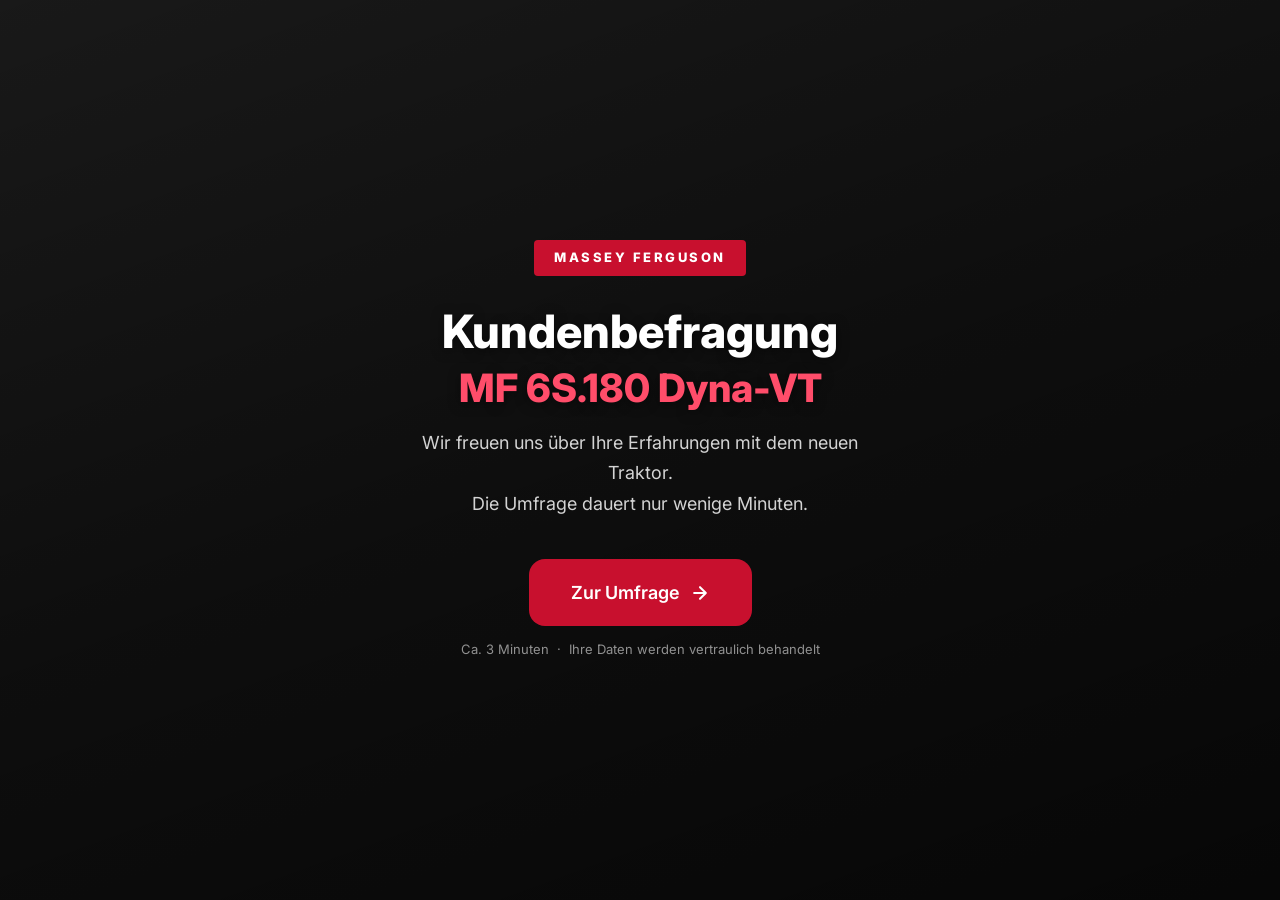
==== index.html @ e077a513 "Initial: MF 6S.180 Umfrage-Website" ====
<!DOCTYPE html>
<html lang="de">
<head>
  <meta charset="UTF-8">
  <meta name="viewport" content="width=device-width, initial-scale=1.0">
  <meta name="description" content="Kundenbefragung Massey Ferguson MF 6S.180 Dyna-VT – Teilen Sie Ihre Erfahrungen.">
  <title>Kundenbefragung – MF 6S.180 Dyna-VT</title>
  <link rel="preconnect" href="https://fonts.googleapis.com">
  <link href="https://fonts.googleapis.com/css2?family=Inter:wght@400;500;600;700;800&display=swap" rel="stylesheet">
  <link rel="stylesheet" href="css/style.css">
</head>
<body class="hero-page">

  <div class="hero">
    <div class="hero-overlay"></div>
    <div class="hero-content">

      <div class="logo-badge">MASSEY FERGUSON</div>

      <h1 class="hero-title">
        Kundenbefragung
        <span class="model-name">MF 6S.180 Dyna-VT</span>
      </h1>

      <p class="hero-subtitle">
        Wir freuen uns über Ihre Erfahrungen mit dem neuen Traktor.<br>
        Die Umfrage dauert nur wenige Minuten.
      </p>

      <a href="survey.html" class="btn btn-primary btn-large">
        <span>Zur Umfrage</span>
        <svg width="20" height="20" viewBox="0 0 24 24" fill="none"
             stroke="currentColor" stroke-width="2.5" stroke-linecap="round" stroke-linejoin="round">
          <path d="M5 12h14M12 5l7 7-7 7"/>
        </svg>
      </a>

      <p class="hero-note">Ca. 3 Minuten &nbsp;·&nbsp; Ihre Daten werden vertraulich behandelt</p>

    </div>
  </div>

</body>
</html>
---- css/style.css ----
/* ============================================
   Massey Ferguson MF 6S.180 – Umfrage Website
   Design System & Styles
   ============================================ */

:root {
  --red:        #C8102E;
  --red-dark:   #9E0B24;
  --red-light:  #E8384F;
  --black:      #1A1A1A;
  --white:      #FFFFFF;
  --gray-50:    #F9F9F9;
  --gray-100:   #F2F2F2;
  --gray-200:   #E5E5E5;
  --gray-300:   #D0D0D0;
  --gray-500:   #737373;
  --gray-700:   #404040;
  --font:       'Inter', -apple-system, BlinkMacSystemFont, 'Segoe UI', sans-serif;
  --radius-sm:  6px;
  --radius:     12px;
  --radius-lg:  16px;
  --shadow-sm:  0 1px 4px rgba(0,0,0,0.08);
  --shadow:     0 4px 16px rgba(0,0,0,0.10);
  --shadow-lg:  0 8px 32px rgba(0,0,0,0.15);
  --ease:       0.2s ease;
  --max-w:      660px;
}

/* --- Reset --- */
*, *::before, *::after { box-sizing: border-box; margin: 0; padding: 0; }
html { font-size: 16px; -webkit-text-size-adjust: 100%; scroll-behavior: smooth; }
body { font-family: var(--font); color: var(--black); background: var(--gray-100); min-height: 100vh; line-height: 1.5; }
img  { max-width: 100%; display: block; }
a    { color: inherit; }

/* ============================================
   HERO / STARTSEITE
   ============================================ */

body.hero-page { background: var(--black); }

.hero {
  position: relative;
  min-height: 100svh;
  min-height: 100vh;
  display: flex;
  align-items: center;
  justify-content: center;
  background: url('../images/hero.jpg') center / cover no-repeat;
  background-color: #2d2d2d;
}

.hero-overlay {
  position: absolute;
  inset: 0;
  background: linear-gradient(
    160deg,
    rgba(0,0,0,0.45) 0%,
    rgba(0,0,0,0.70) 50%,
    rgba(0,0,0,0.85) 100%
  );
}

.hero-content {
  position: relative;
  z-index: 1;
  text-align: center;
  color: var(--white);
  padding: 48px 24px;
  max-width: 640px;
  width: 100%;
}

.logo-badge {
  display: inline-block;
  background: var(--red);
  color: var(--white);
  font-size: 13px;
  font-weight: 800;
  letter-spacing: 2.5px;
  padding: 8px 20px;
  border-radius: 4px;
  margin-bottom: 28px;
}

.hero-title {
  font-size: clamp(26px, 6vw, 46px);
  font-weight: 800;
  line-height: 1.2;
  margin-bottom: 16px;
  text-shadow: 0 2px 12px rgba(0,0,0,0.5);
}

.hero-title .model-name {
  display: block;
  color: #FF4D6A;
  margin-top: 6px;
  font-size: 0.85em;
}

.hero-subtitle {
  font-size: clamp(15px, 3vw, 18px);
  color: rgba(255,255,255,0.82);
  max-width: 480px;
  margin: 0 auto 40px;
  line-height: 1.7;
}

.hero-note {
  margin-top: 14px;
  font-size: 13px;
  color: rgba(255,255,255,0.55);
}

/* ============================================
   BUTTONS
   ============================================ */

.btn {
  display: inline-flex;
  align-items: center;
  justify-content: center;
  gap: 10px;
  padding: 14px 28px;
  border-radius: var(--radius);
  font-family: var(--font);
  font-size: 16px;
  font-weight: 600;
  cursor: pointer;
  border: 2px solid transparent;
  text-decoration: none;
  transition: background var(--ease), transform var(--ease), box-shadow var(--ease);
  white-space: nowrap;
  -webkit-tap-highlight-color: transparent;
}

.btn-primary { background: var(--red); color: var(--white); }
.btn-primary:hover  { background: var(--red-dark); transform: translateY(-2px); box-shadow: var(--shadow); }
.btn-primary:active { transform: translateY(0); }

.btn-outline {
  background: transparent;
  color: var(--black);
  border-color: var(--gray-300);
}
.btn-outline:hover { border-color: var(--red); color: var(--red); background: rgba(200,16,46,0.04); }

.btn-large { padding: 18px 40px; font-size: 18px; border-radius: var(--radius-lg); }
.btn-full  { width: 100%; }

.btn:disabled { opacity: 0.65; cursor: not-allowed; transform: none !important; }

/* ============================================
   SURVEY HEADER
   ============================================ */

.survey-header {
  background: var(--black);
  color: var(--white);
  padding: 0 20px;
  height: 56px;
  display: flex;
  align-items: center;
  justify-content: space-between;
  position: sticky;
  top: 0;
  z-index: 200;
  box-shadow: 0 2px 10px rgba(0,0,0,0.35);
}

.back-link {
  color: rgba(255,255,255,0.75);
  text-decoration: none;
  font-size: 14px;
  font-weight: 500;
  display: flex;
  align-items: center;
  gap: 6px;
  padding: 8px 0;
  transition: color var(--ease);
}
.back-link:hover { color: var(--white); }

.header-logo {
  font-size: 12px;
  font-weight: 800;
  letter-spacing: 2px;
  color: var(--white);
  background: var(--red);
  padding: 5px 12px;
  border-radius: 3px;
}

/* ============================================
   SURVEY LAYOUT
   ============================================ */

.survey-main { padding: 24px 16px 72px; }

.container {
  max-width: var(--max-w);
  margin: 0 auto;
}

/* Title Card */
.survey-title-card {
  background: linear-gradient(135deg, #1A1A1A 0%, #2e2e2e 100%);
  color: var(--white);
  border-radius: var(--radius-lg);
  padding: 22px 24px 22px 30px;
  margin-bottom: 20px;
  position: relative;
  overflow: hidden;
}
.survey-title-card::before {
  content: '';
  position: absolute;
  left: 0; top: 0; bottom: 0;
  width: 6px;
  background: var(--red);
  border-radius: 2px 0 0 2px;
}
.survey-title-card h1 { font-size: 20px; font-weight: 700; margin-bottom: 4px; }
.survey-title-card .model-label { font-size: 14px; color: rgba(255,255,255,0.65); }

/* Form Sections */
.form-section {
  background: var(--white);
  border-radius: var(--radius-lg);
  padding: 24px;
  margin-bottom: 14px;
  box-shadow: var(--shadow-sm);
  border: 1.5px solid var(--gray-200);
}

.section-title {
  font-size: 16px;
  font-weight: 700;
  color: var(--black);
  margin-bottom: 20px;
  display: flex;
  align-items: center;
  gap: 8px;
}

/* Question Sections */
.question-number {
  display: inline-flex;
  align-items: center;
  justify-content: center;
  width: 30px;
  height: 30px;
  background: var(--red);
  color: var(--white);
  border-radius: 50%;
  font-size: 14px;
  font-weight: 700;
  margin-bottom: 12px;
}

.question-text {
  font-size: 15px;
  font-weight: 600;
  color: var(--black);
  margin-bottom: 16px;
  line-height: 1.55;
}

.question-hint {
  font-size: 12px;
  color: var(--gray-500);
  margin-bottom: 14px;
  font-style: italic;
}

/* ============================================
   FORM FIELDS
   ============================================ */

.field-grid {
  display: grid;
  grid-template-columns: 1fr 1fr;
  gap: 12px;
  margin-bottom: 12px;
}

@media (max-width: 480px) {
  .field-grid { grid-template-columns: 1fr; }
}

.field-group {
  display: flex;
  flex-direction: column;
  margin-bottom: 16px;
}
.field-group:last-child { margin-bottom: 0; }
.field-group label {
  font-size: 13px;
  font-weight: 600;
  color: var(--gray-700);
  margin-bottom: 7px;
  letter-spacing: 0.2px;
}
.required { color: var(--red); }

.field-group input,
.field-group textarea,
.andere-input {
  padding: 13px 16px;
  border: 2px solid var(--gray-200);
  border-radius: var(--radius);
  font-family: var(--font);
  font-size: 16px;
  color: var(--black);
  background: var(--white);
  transition: border-color var(--ease), box-shadow var(--ease);
  width: 100%;
  outline: none;
  -webkit-appearance: none;
  appearance: none;
}
.field-group input::placeholder,
.field-group textarea::placeholder,
.andere-input::placeholder { color: var(--gray-300); }
.field-group input:focus,
.field-group textarea:focus,
.andere-input:focus {
  border-color: var(--red);
  box-shadow: 0 0 0 3px rgba(200,16,46,0.12);
}
.field-group input.is-error,
.field-group textarea.is-error { border-color: #E53E3E; }
.field-group textarea { min-height: 120px; resize: vertical; line-height: 1.65; }

.andere-input {
  margin-top: 10px;
  font-size: 15px;
}
.andere-input.hidden { display: none; }

/* ============================================
   RADIO BUTTONS
   ============================================ */

.radio-group { display: flex; flex-direction: column; gap: 9px; }

.radio-option {
  display: flex;
  align-items: center;
  gap: 14px;
  padding: 14px 16px;
  border: 2px solid var(--gray-200);
  border-radius: var(--radius);
  cursor: pointer;
  transition: border-color var(--ease), background var(--ease);
  user-select: none;
  -webkit-tap-highlight-color: transparent;
}
.radio-option:hover { border-color: var(--red); background: rgba(200,16,46,0.03); }
.radio-option.selected { border-color: var(--red); background: rgba(200,16,46,0.05); }

.radio-option input[type="radio"] { position: absolute; opacity: 0; width: 0; height: 0; }

.radio-dot {
  width: 22px;
  height: 22px;
  border: 2px solid var(--gray-300);
  border-radius: 50%;
  flex-shrink: 0;
  display: flex;
  align-items: center;
  justify-content: center;
  transition: border-color var(--ease);
}
.radio-dot::after {
  content: '';
  width: 10px;
  height: 10px;
  border-radius: 50%;
  background: var(--red);
  transform: scale(0);
  transition: transform var(--ease);
}
.radio-option.selected .radio-dot { border-color: var(--red); }
.radio-option.selected .radio-dot::after { transform: scale(1); }

.radio-label { font-size: 15px; font-weight: 500; color: var(--black); }

/* ============================================
   CHECKBOXES
   ============================================ */

.checkbox-group { display: flex; flex-direction: column; gap: 9px; }

.checkbox-item {
  display: flex;
  align-items: center;
  gap: 14px;
  padding: 14px 16px;
  border: 2px solid var(--gray-200);
  border-radius: var(--radius);
  cursor: pointer;
  transition: border-color var(--ease), background var(--ease);
  user-select: none;
  -webkit-tap-highlight-color: transparent;
}
.checkbox-item:hover { border-color: var(--red); background: rgba(200,16,46,0.03); }
.checkbox-item.selected { border-color: var(--red); background: rgba(200,16,46,0.05); }
.checkbox-item input[type="checkbox"] { position: absolute; opacity: 0; width: 0; height: 0; }

.checkbox-box {
  width: 22px;
  height: 22px;
  border: 2px solid var(--gray-300);
  border-radius: 5px;
  flex-shrink: 0;
  display: flex;
  align-items: center;
  justify-content: center;
  transition: background var(--ease), border-color var(--ease);
}
.checkbox-box svg {
  width: 13px;
  height: 13px;
  stroke: var(--white);
  stroke-width: 3;
  opacity: 0;
  transform: scale(0.5);
  transition: opacity var(--ease), transform var(--ease);
}
.checkbox-item.selected .checkbox-box { background: var(--red); border-color: var(--red); }
.checkbox-item.selected .checkbox-box svg { opacity: 1; transform: scale(1); }

.checkbox-label { font-size: 15px; font-weight: 500; color: var(--black); line-height: 1.4; }

/* ============================================
   DSGVO & ERRORS
   ============================================ */

.dsgvo-section {
  background: var(--gray-50);
  border-color: var(--gray-200);
}

.dsgvo-item {
  display: flex;
  align-items: flex-start;
  gap: 14px;
  cursor: pointer;
  user-select: none;
  -webkit-tap-highlight-color: transparent;
}
.dsgvo-item input[type="checkbox"] { position: absolute; opacity: 0; width: 0; height: 0; }
.dsgvo-box {
  width: 22px;
  height: 22px;
  border: 2px solid var(--gray-300);
  border-radius: 5px;
  flex-shrink: 0;
  display: flex;
  align-items: center;
  justify-content: center;
  transition: background var(--ease), border-color var(--ease);
  margin-top: 2px;
}
.dsgvo-box svg { width: 13px; height: 13px; stroke: var(--white); stroke-width: 3; opacity: 0; transform: scale(0.5); transition: opacity var(--ease), transform var(--ease); }
.dsgvo-item.checked .dsgvo-box { background: var(--red); border-color: var(--red); }
.dsgvo-item.checked .dsgvo-box svg { opacity: 1; transform: scale(1); }

.dsgvo-text { font-size: 13px; color: var(--gray-700); line-height: 1.7; }
.dsgvo-text a { color: var(--red); text-decoration: underline; }

.field-error {
  display: block;
  font-size: 12px;
  color: #E53E3E;
  margin-top: 8px;
  min-height: 16px;
  font-weight: 500;
}

/* ============================================
   SUBMIT & LOADING
   ============================================ */

.submit-section { margin-top: 8px; }

.btn-submit { padding: 20px; font-size: 17px; }

.loader {
  width: 20px;
  height: 20px;
  border: 2.5px solid rgba(255,255,255,0.35);
  border-top-color: var(--white);
  border-radius: 50%;
  animation: spin 0.75s linear infinite;
  flex-shrink: 0;
}
@keyframes spin { to { transform: rotate(360deg); } }

.hidden { display: none !important; }

/* ============================================
   THANK YOU PAGE
   ============================================ */

body.thanks-page { background: var(--gray-100); }

.thanks-hero {
  background: linear-gradient(135deg, var(--black) 0%, #2e2e2e 100%);
  padding: 72px 24px 56px;
  text-align: center;
  color: var(--white);
}

.thanks-icon {
  width: 80px;
  height: 80px;
  background: var(--red);
  border-radius: 50%;
  display: flex;
  align-items: center;
  justify-content: center;
  margin: 0 auto 24px;
}
.thanks-icon svg { width: 40px; height: 40px; stroke: var(--white); stroke-width: 2.5; fill: none; }

.thanks-title   { font-size: clamp(26px, 6vw, 40px); font-weight: 800; margin-bottom: 10px; }
.thanks-tagline { font-size: 16px; color: rgba(255,255,255,0.75); }

.thanks-body {
  max-width: 540px;
  margin: 0 auto;
  padding: 32px 16px 60px;
}
.thanks-card {
  background: var(--white);
  border-radius: var(--radius-lg);
  padding: 28px 24px;
  box-shadow: var(--shadow);
  text-align: center;
}
.thanks-card p {
  font-size: 15px;
  color: var(--gray-700);
  line-height: 1.8;
  margin-bottom: 24px;
}

/* ============================================
   QR CODE PAGE
   ============================================ */

body.qr-page { background: var(--gray-100); }

.qr-hero {
  position: relative;
  padding: 64px 24px 48px;
  text-align: center;
  color: var(--white);
  background: url('../images/hero.jpg') center / cover no-repeat;
  background-color: #2d2d2d;
}
.qr-hero-overlay {
  position: absolute;
  inset: 0;
  background: rgba(0,0,0,0.72);
}
.qr-hero > * { position: relative; z-index: 1; }
.qr-hero h1 { font-size: 26px; font-weight: 800; margin-bottom: 8px; }
.qr-hero p  { font-size: 15px; color: rgba(255,255,255,0.78); }

.qr-body {
  max-width: 520px;
  margin: 0 auto;
  padding: 28px 16px 60px;
}

.qr-card {
  background: var(--white);
  border-radius: var(--radius-lg);
  padding: 28px 24px;
  box-shadow: var(--shadow);
  border: 1.5px solid var(--gray-200);
}
.qr-card h2 {
  font-size: 16px;
  font-weight: 700;
  margin-bottom: 16px;
  color: var(--black);
}

.qr-url-row {
  display: flex;
  gap: 8px;
  margin-bottom: 24px;
}
.qr-url-input {
  flex: 1;
  padding: 11px 14px;
  border: 2px solid var(--gray-200);
  border-radius: var(--radius);
  font-family: var(--font);
  font-size: 13px;
  color: var(--black);
  outline: none;
  transition: border-color var(--ease);
}
.qr-url-input:focus { border-color: var(--red); }

#qrcode {
  display: flex;
  justify-content: center;
  margin: 4px 0 24px;
}
#qrcode canvas { border: 12px solid var(--white); border-radius: var(--radius); box-shadow: var(--shadow-sm); }

.qr-actions { display: flex; gap: 10px; flex-wrap: wrap; justify-content: center; }

.qr-info {
  background: var(--white);
  border-radius: var(--radius-lg);
  padding: 24px;
  margin-top: 14px;
  box-shadow: var(--shadow-sm);
  border: 1.5px solid var(--gray-200);
}
.qr-info h3 { font-size: 14px; font-weight: 700; margin-bottom: 12px; }
.qr-info ol  { padding-left: 18px; font-size: 13px; color: var(--gray-700); line-height: 2.2; }
.qr-info code {
  background: var(--gray-100);
  padding: 2px 6px;
  border-radius: 4px;
  font-size: 12px;
  color: var(--red-dark);
  word-break: break-all;
}

/* ============================================
   PRINT
   ============================================ */

@media print {
  .qr-hero, .qr-url-row, .qr-actions, .qr-info, .survey-header { display: none !important; }
  body { background: white; }
  .qr-card { box-shadow: none; border: none; }
  #qrcode canvas { border: 0; }
}

/* ============================================
   RESPONSIVE
   ============================================ */

@media (max-width: 400px) {
  .btn-large { padding: 16px 28px; font-size: 17px; }
  .form-section { padding: 20px 18px; }
  .survey-title-card { padding: 20px 20px 20px 26px; }
}
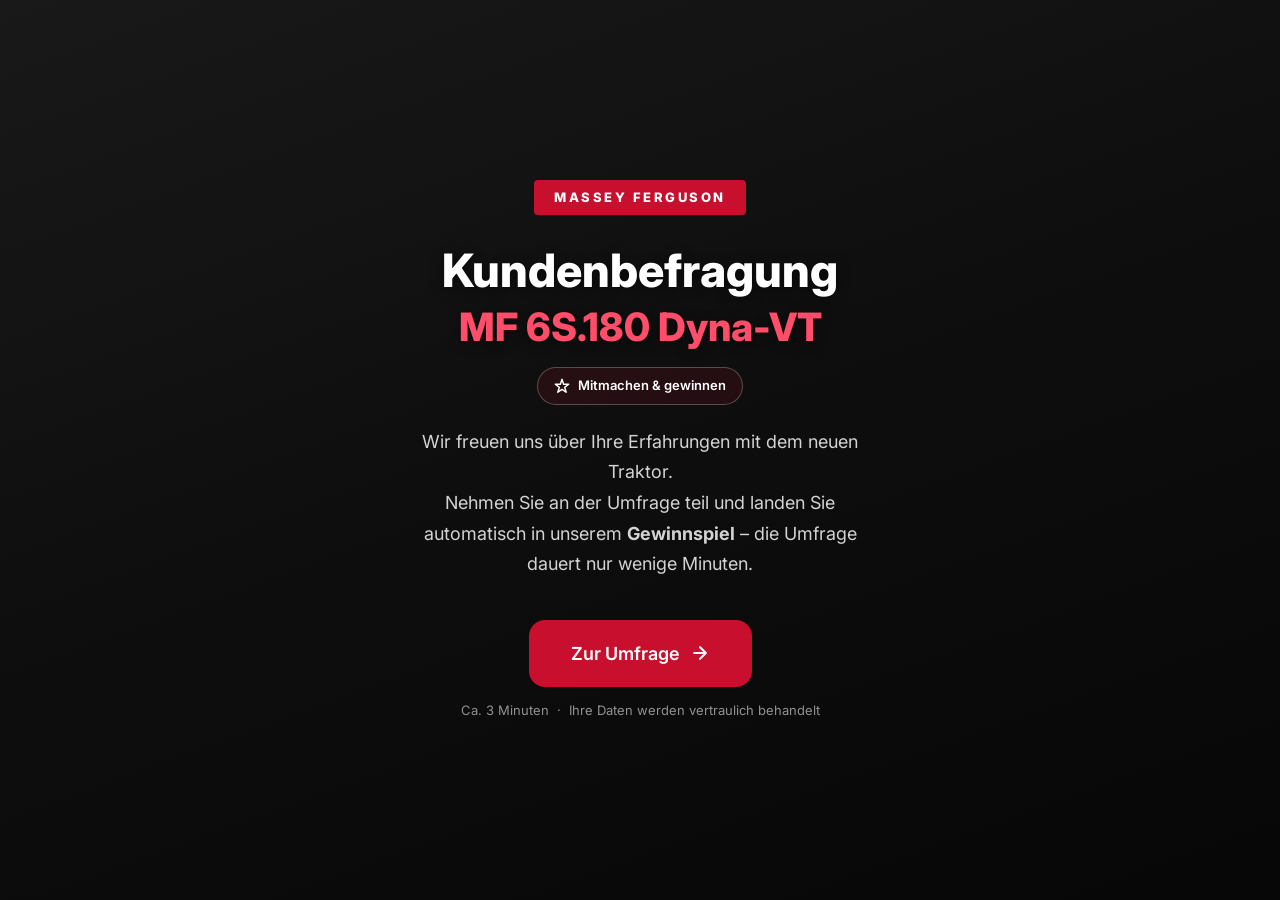
==== commit fa626260: "Admin-Seite mit Excel-Export + Gewinnspiel-Hinweis - admin.html: passwortgeschützter Bereich, laedt " ====
--- a/index.html
+++ b/index.html
@@ -22,9 +22,18 @@
         <span class="model-name">MF 6S.180 Dyna-VT</span>
       </h1>
 
+      <div class="gewinnspiel-banner">
+        <svg width="16" height="16" viewBox="0 0 24 24" fill="none"
+             stroke="currentColor" stroke-width="2.2" stroke-linecap="round" stroke-linejoin="round">
+          <path d="M12 2l2.4 7.4H22l-6 4.6 2.3 7.4L12 17l-6.3 4.4L8 14 2 9.4h7.6z"/>
+        </svg>
+        Mitmachen &amp; gewinnen
+      </div>
+
       <p class="hero-subtitle">
         Wir freuen uns über Ihre Erfahrungen mit dem neuen Traktor.<br>
-        Die Umfrage dauert nur wenige Minuten.
+        Nehmen Sie an der Umfrage teil und landen Sie automatisch
+        in unserem <strong>Gewinnspiel</strong> – die Umfrage dauert nur wenige Minuten.
       </p>
 
       <a href="survey.html" class="btn btn-primary btn-large">
--- a/css/style.css
+++ b/css/style.css
@@ -637,6 +637,101 @@
 }
 
 /* ============================================
+   ADMIN PAGE
+   ============================================ */
+
+body.admin-page { background: var(--gray-100); }
+
+.admin-container { max-width: 1000px; margin: 0 auto; }
+
+.admin-toolbar {
+  display: flex;
+  align-items: flex-start;
+  justify-content: space-between;
+  gap: 12px;
+  margin-bottom: 18px;
+}
+
+.count-badge {
+  display: inline-block;
+  background: var(--red);
+  color: var(--white);
+  font-size: 13px;
+  font-weight: 700;
+  padding: 4px 12px;
+  border-radius: 20px;
+}
+
+.admin-actions {
+  display: flex;
+  flex-wrap: wrap;
+  gap: 10px;
+  margin-bottom: 14px;
+}
+
+.btn-sm { padding: 9px 16px; font-size: 14px; }
+
+.status-line { font-size: 13px; color: var(--gray-500); margin: 0; }
+
+.table-wrap { overflow-x: auto; -webkit-overflow-scrolling: touch; }
+
+.data-table {
+  width: 100%;
+  border-collapse: collapse;
+  font-size: 13px;
+}
+.data-table th {
+  background: var(--black);
+  color: var(--white);
+  text-align: left;
+  padding: 12px 14px;
+  font-weight: 600;
+  white-space: nowrap;
+  position: sticky;
+  top: 0;
+}
+.data-table td {
+  padding: 11px 14px;
+  border-bottom: 1px solid var(--gray-200);
+  vertical-align: top;
+  max-width: 280px;
+}
+.data-table tr:nth-child(even) td { background: var(--gray-50); }
+.data-table tr:hover td { background: rgba(200,16,46,0.04); }
+
+/* Gewinnspiel-Hinweis */
+.gewinnspiel-banner {
+  display: inline-flex;
+  align-items: center;
+  gap: 8px;
+  background: rgba(200,16,46,0.12);
+  border: 1.5px solid rgba(255,255,255,0.25);
+  color: var(--white);
+  font-size: 13px;
+  font-weight: 600;
+  padding: 8px 16px;
+  border-radius: 20px;
+  margin-bottom: 22px;
+}
+.gewinnspiel-banner svg { flex-shrink: 0; }
+
+.gewinnspiel-note {
+  background: rgba(200,16,46,0.06);
+  border: 1.5px solid rgba(200,16,46,0.2);
+  border-radius: var(--radius);
+  padding: 14px 16px;
+  font-size: 13px;
+  color: var(--gray-700);
+  line-height: 1.6;
+  margin-bottom: 20px;
+  display: flex;
+  align-items: flex-start;
+  gap: 10px;
+}
+.gewinnspiel-note svg { flex-shrink: 0; margin-top: 1px; stroke: var(--red); }
+.gewinnspiel-note strong { color: var(--red-dark); }
+
+/* ============================================
    PRINT
    ============================================ */
 
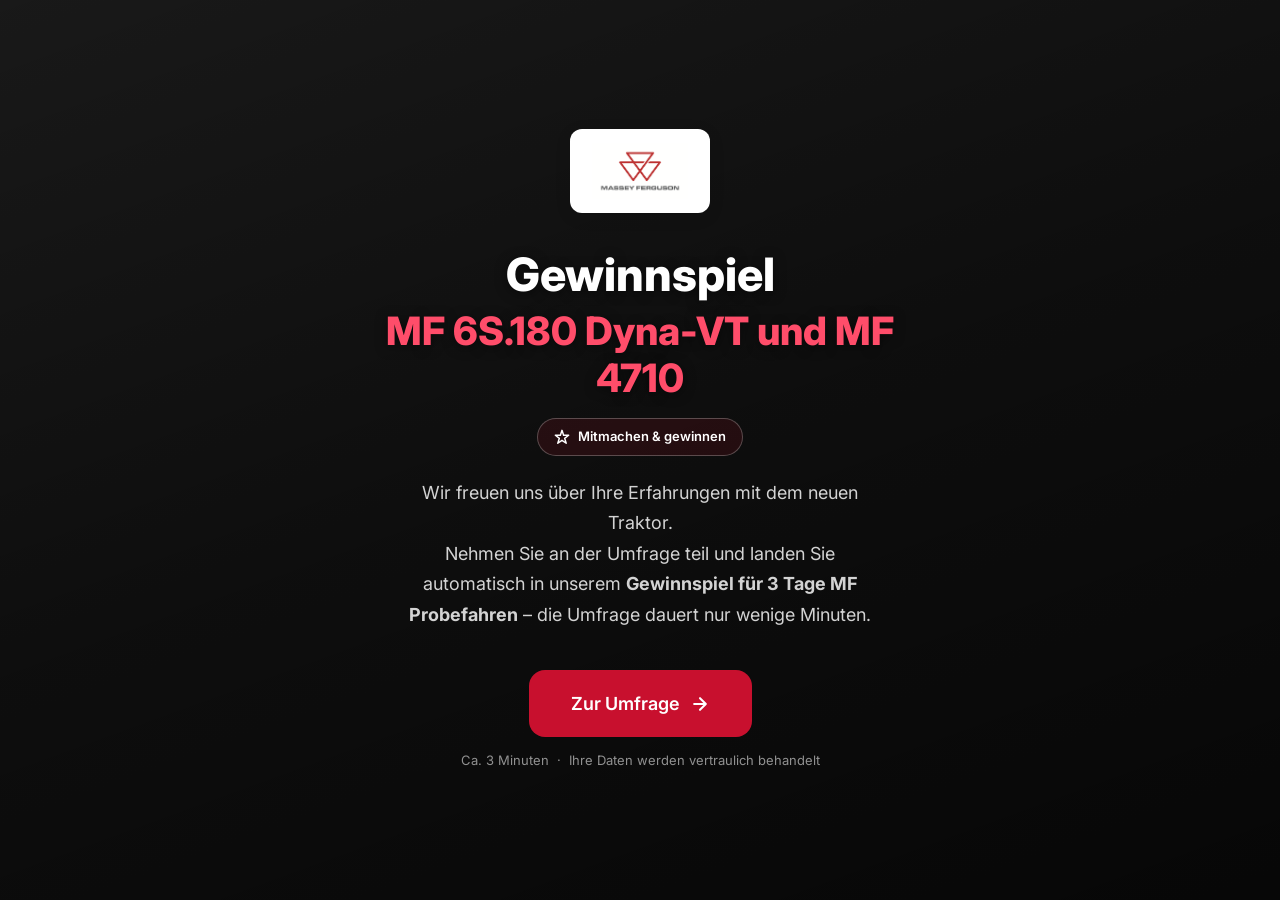
==== commit 640833a8: "Startseite: Gewinnspiel-Titel (6S.180 + 4710), Probefahrt-Text, MF-Logo-Bild" ====
--- a/index.html
+++ b/index.html
@@ -15,11 +15,13 @@
     <div class="hero-overlay"></div>
     <div class="hero-content">
 
-      <div class="logo-badge">MASSEY FERGUSON</div>
+      <div class="logo-img-badge">
+        <img src="images/MF_Logo_2022.png" alt="Massey Ferguson">
+      </div>
 
       <h1 class="hero-title">
-        Kundenbefragung
-        <span class="model-name">MF 6S.180 Dyna-VT</span>
+        Gewinnspiel
+        <span class="model-name">MF 6S.180 Dyna-VT und MF 4710</span>
       </h1>
 
       <div class="gewinnspiel-banner">
@@ -33,7 +35,8 @@
       <p class="hero-subtitle">
         Wir freuen uns über Ihre Erfahrungen mit dem neuen Traktor.<br>
         Nehmen Sie an der Umfrage teil und landen Sie automatisch
-        in unserem <strong>Gewinnspiel</strong> – die Umfrage dauert nur wenige Minuten.
+        in unserem <strong>Gewinnspiel für 3 Tage MF Probefahren</strong> –
+        die Umfrage dauert nur wenige Minuten.
       </p>
 
       <a href="survey.html" class="btn btn-primary btn-large">
--- a/css/style.css
+++ b/css/style.css
@@ -83,6 +83,23 @@
   margin-bottom: 28px;
 }
 
+.logo-img-badge {
+  display: inline-block;
+  background: var(--white);
+  padding: 14px 22px;
+  border-radius: var(--radius);
+  margin-bottom: 28px;
+  box-shadow: var(--shadow);
+}
+.logo-img-badge img {
+  height: 56px;
+  width: auto;
+  display: block;
+}
+@media (max-width: 400px) {
+  .logo-img-badge img { height: 46px; }
+}
+
 .hero-title {
   font-size: clamp(26px, 6vw, 46px);
   font-weight: 800;
@@ -671,6 +688,9 @@
 
 .btn-sm { padding: 9px 16px; font-size: 14px; }
 
+.btn-danger { color: var(--red); border-color: rgba(200,16,46,0.3); }
+.btn-danger:hover { background: rgba(200,16,46,0.06); border-color: var(--red); color: var(--red-dark); }
+
 .status-line { font-size: 13px; color: var(--gray-500); margin: 0; }
 
 .table-wrap { overflow-x: auto; -webkit-overflow-scrolling: touch; }
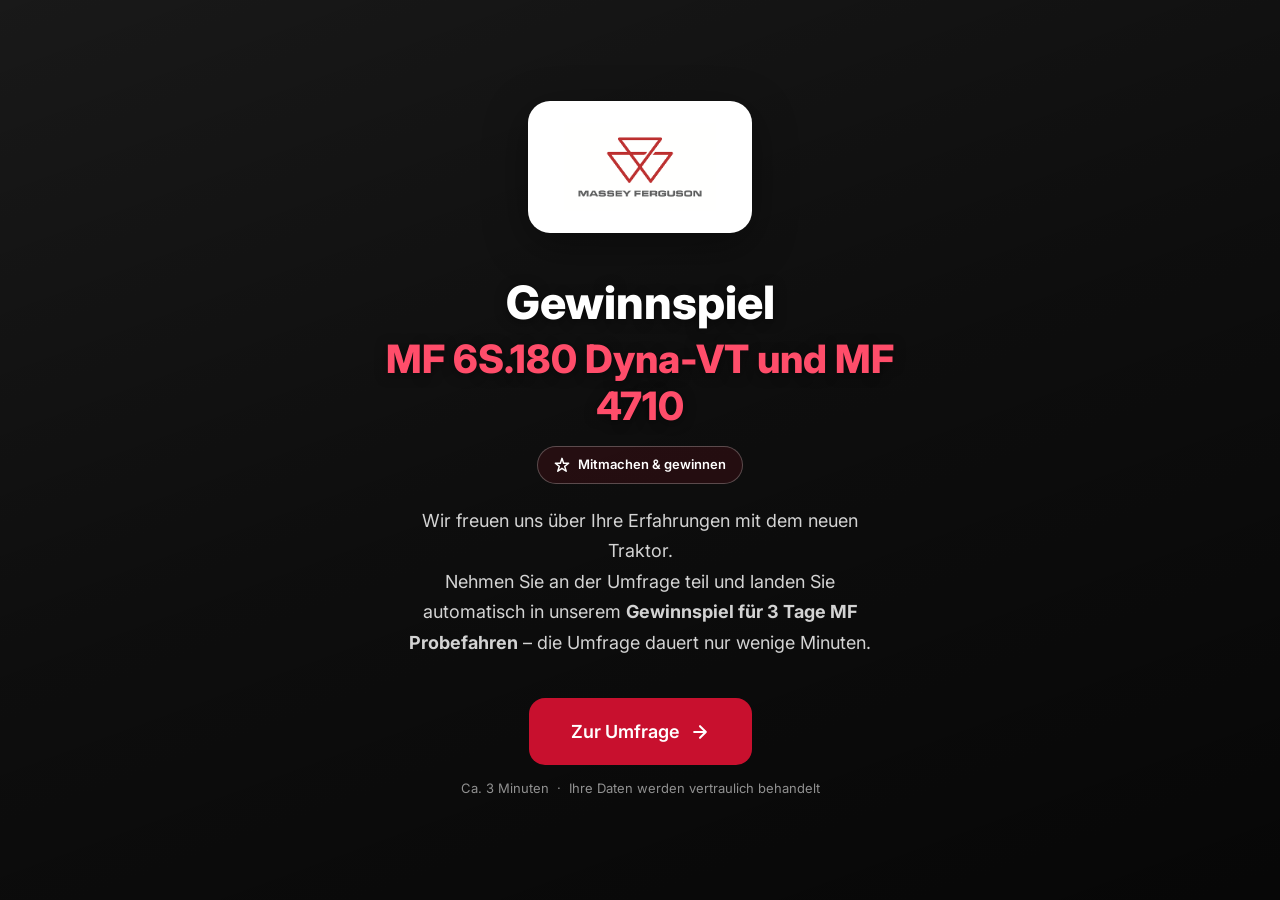
==== commit 03fbe3de: "Layout: Logo auf Startseite groesser/edler, Header-Logo besser angepasst; CSS Cache-Busting v=4" ====
--- a/index.html
+++ b/index.html
@@ -7,7 +7,7 @@
   <title>Kundenbefragung – MF 6S.180 Dyna-VT</title>
   <link rel="preconnect" href="https://fonts.googleapis.com">
   <link href="https://fonts.googleapis.com/css2?family=Inter:wght@400;500;600;700;800&display=swap" rel="stylesheet">
-  <link rel="stylesheet" href="css/style.css">
+  <link rel="stylesheet" href="css/style.css?v=4">
 </head>
 <body class="hero-page">
 
--- a/css/style.css
+++ b/css/style.css
@@ -86,18 +86,19 @@
 .logo-img-badge {
   display: inline-block;
   background: var(--white);
-  padding: 14px 22px;
-  border-radius: var(--radius);
-  margin-bottom: 28px;
-  box-shadow: var(--shadow);
+  padding: 22px 36px;
+  border-radius: 22px;
+  margin-bottom: 36px;
+  box-shadow: 0 12px 44px rgba(0,0,0,0.38);
 }
 .logo-img-badge img {
-  height: 56px;
+  height: 88px;
   width: auto;
   display: block;
 }
-@media (max-width: 400px) {
-  .logo-img-badge img { height: 46px; }
+@media (max-width: 480px) {
+  .logo-img-badge { padding: 18px 28px; border-radius: 18px; }
+  .logo-img-badge img { height: 64px; }
 }
 
 .hero-title {
@@ -206,6 +207,21 @@
   background: var(--red);
   padding: 5px 12px;
   border-radius: 3px;
+}
+
+.header-logo-img {
+  background: var(--white);
+  height: 40px;
+  padding: 0 14px;
+  border-radius: 9px;
+  display: flex;
+  align-items: center;
+  box-shadow: 0 2px 8px rgba(0,0,0,0.25);
+}
+.header-logo-img img {
+  height: 26px;
+  width: auto;
+  display: block;
 }
 
 /* ============================================
